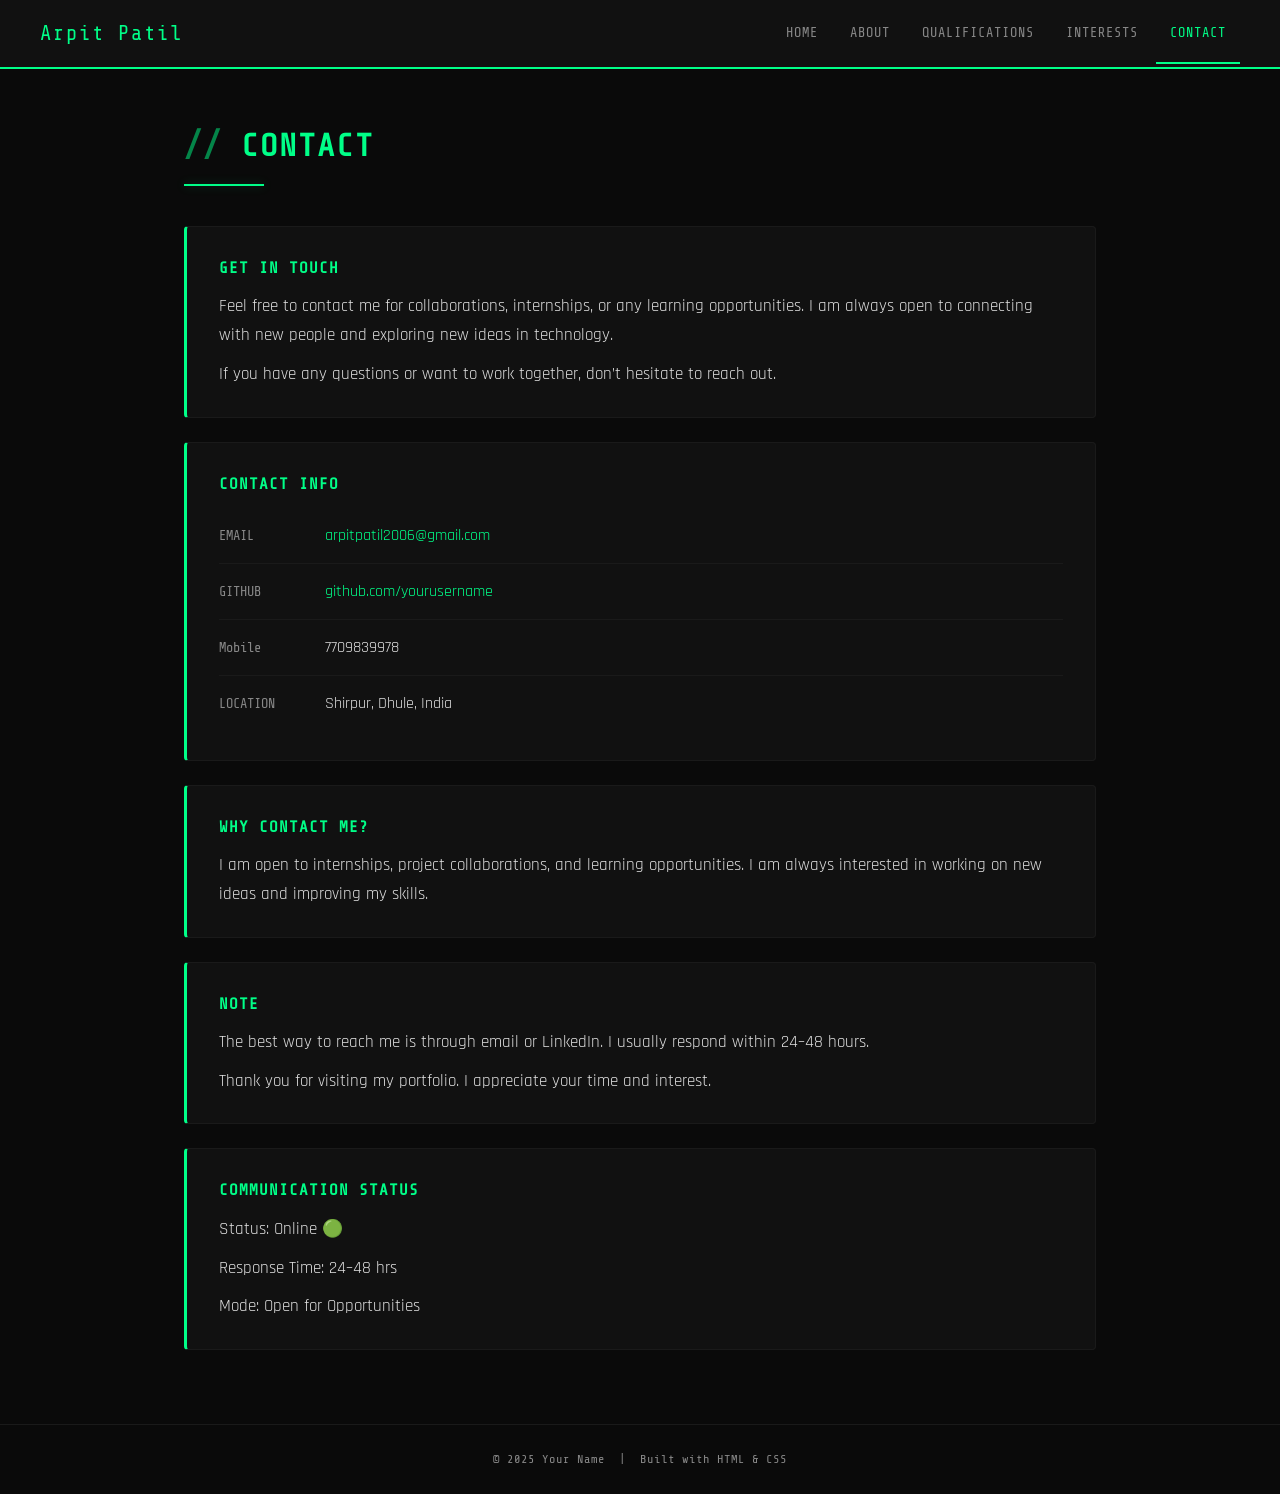
==== contact.html @ d9ea3d29 "Add files via upload" ====
<!DOCTYPE html>
<html lang="en">
<head>
  <!-- =============================================
       contact.html — CONTACT PAGE
       Share your contact details and social links.
       ============================================= -->

  <meta charset="UTF-8" />
  <meta name="viewport" content="width=device-width, initial-scale=1.0" />
  <title>Contact | Arpit Patil</title>
  <link rel="stylesheet" href="style.css" />
</head>
<body>

  <!-- NAVIGATION — class="active" is on CONTACT -->
  <nav>
    <a href="index.html" class="logo">Arpit Patil</a>
    <ul>
      <li><a href="index.html">HOME</a></li>
      <li><a href="about.html">ABOUT</a></li>
      <li><a href="qualifications.html">QUALIFICATIONS</a></li>
      <li><a href="interests.html">INTERESTS</a></li>
      <li><a href="contact.html" class="active">CONTACT</a></li>
    </ul>
  </nav>


  <main class="container">

    <h1 class="page-title">CONTACT</h1>
    <div class="title-line"></div>

    <div class="card">
      <h2>GET IN TOUCH</h2>
      <p>
        Feel free to contact me for collaborations, internships, or any learning opportunities.
        I am always open to connecting with new people and exploring new ideas in technology.
      </p>

      <p>
        If you have any questions or want to work together, don’t hesitate to reach out.
      </p>
    </div>

    <!-- ---- CONTACT DETAILS ---- -->
    <div class="card">
      <h2>CONTACT INFO</h2>

      <ul class="contact-list">

        <!-- Email -->
        <li>
          <span class="c-label">EMAIL</span>
          <span class="c-value">
            <!-- ★ Replace with your email address -->
            <a href="mailto:arpitpatil2006@gmail.com">arpitpatil2006@gmail.com</a>
          </span>
        </li>

        <!-- GitHub -->
        <li>
          <span class="c-label">GITHUB</span>
          <span class="c-value">
            <!-- ★ Replace with your GitHub profile URL -->
            <a href="https://github.com/yourusername" target="_blank">github.com/yourusername</a>
          </span>
        </li>

        <!-- Phone -->
        <li>
          <span class="c-label">Mobile</span>
          <!-- ★ Replace with your city and country -->
          <span class="c-value">7709839978</span>
        </li>


       
       

        <!-- Location (optional) -->
        <li>
          <span class="c-label">LOCATION</span>
          <!-- ★ Replace with your city and country -->
          <span class="c-value">Shirpur, Dhule, India</span>
        </li>

        <!--
          HOW TO ADD MORE CONTACT ITEMS:
          Copy a <li> block above and change c-label and c-value.
        -->

      </ul>
    </div>
    <!-- End Contact Info Card -->
    <div class="card">
      <h2>WHY CONTACT ME?</h2>
      <p>
         I am open to internships, project collaborations, and learning opportunities.
         I am always interested in working on new ideas and improving my skills.
      </p>
    </div>

    <!-- ---- NOTE / MESSAGE ---- -->
    <div class="card">
      <h2>NOTE</h2>
      <!-- ★ Write a short note to visitors -->
      <p>
        The best way to reach me is through email or LinkedIn.
        I usually respond within 24–48 hours.
     </p>

     <p>
        Thank you for visiting my portfolio. I appreciate your time and interest.
     </p>
    </div>

    <div class="card">
      <h2>COMMUNICATION STATUS</h2>
      <p>Status: Online 🟢</p>
      <p>Response Time: 24–48 hrs</p>
      <p>Mode: Open for Opportunities</p>
    </div>
  </main>


  <footer>
    &copy; 2025 Your Name &nbsp;|&nbsp; Built with HTML &amp; CSS
  </footer>

</body>
</html>
---- style.css ----
/* ============================================
   GAMING PORTFOLIO - style.css
   This file controls the look of ALL pages.
   Edit colors, fonts, and sizes here.
   ============================================ */

/* ---------- GOOGLE FONT ---------- */
/* We import a cool monospace font for the gaming look */
@import url('https://fonts.googleapis.com/css2?family=Share+Tech+Mono&family=Rajdhani:wght@400;600;700&display=swap');

/* ---------- CSS VARIABLES (easy to change colors) ---------- */
:root {
  --bg-color: #0a0a0a;          /* Main dark background */
  --panel-color: #111111;       /* Card / section background */
  --border-color: #1a1a1a;      /* Subtle border lines */
  --neon: #00ff88;              /* ★ Main neon green accent color */
  --neon-dim: #00cc6a;          /* Slightly darker neon for hover */
  --neon-glow: rgba(0,255,136,0.25); /* Glow effect color */
  --text-main: #e0e0e0;         /* Main body text color */
  --text-muted: #888888;        /* Less important text */
  --font-mono: 'Share Tech Mono', monospace;   /* Gaming / terminal font */
  --font-body: 'Rajdhani', sans-serif;          /* Clean body font */
}

/* ---------- RESET & BASE ---------- */
/* Remove default browser spacing */
* {
  margin: 0;
  padding: 0;
  box-sizing: border-box;
}

/* Set background and font for every page */
body {
  background-color: var(--bg-color);
  color: var(--text-main);
  font-family: var(--font-body);
  font-size: 17px;
  line-height: 1.7;
  min-height: 100vh;
}

/* ---------- NAVIGATION BAR ---------- */
/* The top bar that appears on every page */
nav {
  background-color: var(--panel-color);
  border-bottom: 2px solid var(--neon);
  padding: 0 40px;
  display: flex;
  align-items: center;
  justify-content: space-between;
  flex-wrap: wrap;        /* Wraps on small screens */
  gap: 10px;
  position: sticky;       /* Stays at top when you scroll */
  top: 0;
  z-index: 100;
}

/* Your name / logo on the left of the nav */
nav .logo {
  font-family: var(--font-mono);
  color: var(--neon);
  font-size: 1.3rem;
  padding: 16px 0;
  letter-spacing: 2px;
  text-decoration: none;
}

/* The group of nav links on the right */
nav ul {
  list-style: none;       /* Remove bullet points */
  display: flex;
  flex-wrap: wrap;
  gap: 4px;
}

/* Each nav link item */
nav ul li a {
  display: block;
  color: var(--text-muted);
  text-decoration: none;
  font-family: var(--font-mono);
  font-size: 0.85rem;
  letter-spacing: 1px;
  padding: 18px 14px;
  border-bottom: 2px solid transparent;  /* Hidden underline, shows on hover */
  transition: color 0.2s, border-color 0.2s;
}

/* Nav link on hover */
nav ul li a:hover {
  color: var(--neon);
  border-bottom-color: var(--neon);
}

/* Add class="active" to the link of the current page */
nav ul li a.active {
  color: var(--neon);
  border-bottom-color: var(--neon);
}

/* ---------- PAGE WRAPPER ---------- */
/* Centers content and limits max width */
.container {
  max-width: 960px;
  margin: 0 auto;
  padding: 50px 24px;
}

/* ---------- PAGE TITLES ---------- */
/* The big heading at the top of each page */
.page-title {
  font-family: var(--font-mono);
  font-size: 2rem;
  color: var(--neon);
  margin-bottom: 10px;
  letter-spacing: 2px;
}

/* The // prefix decoration before section headings */
.page-title::before {
  content: '// ';
  opacity: 0.5;
}

/* Thin line below the page title */
.title-line {
  width: 80px;
  height: 2px;
  background: var(--neon);
  margin-bottom: 40px;
  box-shadow: 0 0 10px var(--neon-glow);
}

/* ---------- CARDS / PANELS ---------- */
/* Reusable dark box for content sections */
.card {
  background-color: var(--panel-color);
  border: 1px solid var(--border-color);
  border-left: 3px solid var(--neon);
  border-radius: 4px;
  padding: 28px 32px;
  margin-bottom: 24px;
}

/* Heading inside a card */
.card h2 {
  font-family: var(--font-mono);
  color: var(--neon);
  font-size: 1rem;
  letter-spacing: 1px;
  margin-bottom: 10px;
}

/* Text inside a card */
.card p {
  color: var(--text-main);
  margin-bottom: 10px;
}

.card p:last-child {
  margin-bottom: 0;
}

/* ---------- HOME PAGE (index.html) ---------- */

/* The hero section with name + photo */
.hero {
  display: flex;
  align-items: center;
  gap: 48px;
  padding: 60px 0 40px;
  flex-wrap: wrap;  /* Stacks on small screens */
}

/* Text side of the hero */
.hero-text {
  flex: 1;
  min-width: 220px;
}

/* Small greeting text above the name */
.hero-text .greeting {
  font-family: var(--font-mono);
  color: var(--text-muted);
  font-size: 0.9rem;
  letter-spacing: 2px;
  margin-bottom: 10px;
}

/* Your name in large neon text */
.hero-text h1 {
  font-family: var(--font-mono);
  font-size: 2.8rem;
  color: var(--neon);
  line-height: 1.1;
  text-shadow: 0 0 30px var(--neon-glow);
  margin-bottom: 16px;
  word-break: break-word;
}

/* Your job title / tagline */
.hero-text .tagline {
  color: var(--text-muted);
  font-size: 1.1rem;
  margin-bottom: 20px;
  letter-spacing: 1px;
}

/* Short intro paragraph */
.hero-text .intro {
  color: var(--text-main);
  font-size: 1.05rem;
  max-width: 480px;
}

/* Photo side of the hero */
.hero-photo {
  flex-shrink: 0;
}

/* Your profile photo */
.hero-photo img {
  width: 200px;
  height: 200px;
  object-fit: cover;         /* Crops the photo to fit the square */
  border-radius: 4px;
  border: 2px solid var(--neon);
  box-shadow: 0 0 30px var(--neon-glow);
  display: block;
}

/* Placeholder box shown when no photo is added */
.photo-placeholder {
  width: 200px;
  height: 200px;
  background: var(--panel-color);
  border: 2px dashed var(--neon);
  border-radius: 4px;
  display: flex;
  align-items: center;
  justify-content: center;
  color: var(--text-muted);
  font-family: var(--font-mono);
  font-size: 0.75rem;
  text-align: center;
  padding: 10px;
}

/* ---------- IMAGE GALLERY ---------- */
/* Used on any page where you show multiple images */

/* Gallery title label */
.gallery-title {
  font-family: var(--font-mono);
  color: var(--neon);
  font-size: 1rem;
  letter-spacing: 1px;
  margin: 40px 0 16px;
}

/* The gallery grid container */
.gallery {
  display: flex;
  flex-wrap: wrap;    /* Images wrap to next row */
  gap: 16px;
  margin-bottom: 40px;
}

/* Each image in the gallery */
.gallery-item {
  width: 200px;       /* ← Change this to make images bigger or smaller */
  height: 160px;
  overflow: hidden;   /* Hides parts of the image outside the box */
  border-radius: 4px;
  border: 1px solid var(--border-color);
  background: var(--panel-color);
}

/* The <img> inside each gallery item */
.gallery-item img {
  width: 100%;
  height: 100%;
  object-fit: cover;
  display: block;
  transition: transform 0.3s ease;   /* Smooth zoom animation */
}

/* Zoom effect when you hover over a gallery image */
.gallery-item img:hover {
  transform: scale(1.08);   /* ← Change the number to zoom more or less */
}

/* Placeholder for gallery when image is not added */
.gallery-item .img-placeholder {
  width: 100%;
  height: 100%;
  display: flex;
  align-items: center;
  justify-content: center;
  color: var(--text-muted);
  font-family: var(--font-mono);
  font-size: 0.7rem;
  text-align: center;
  padding: 8px;
}

/* ---------- QUALIFICATIONS LIST ---------- */
/* Used on qualifications.html */

.qual-item {
  background-color: var(--panel-color);
  border: 1px solid var(--border-color);
  border-left: 3px solid var(--neon);
  border-radius: 4px;
  padding: 20px 28px;
  margin-bottom: 16px;
  display: flex;
  justify-content: space-between;
  align-items: flex-start;
  flex-wrap: wrap;
  gap: 10px;
}

/* Degree / qualification title */
.qual-item .qual-name {
  font-family: var(--font-mono);
  color: var(--neon);
  font-size: 1rem;
  margin-bottom: 4px;
}

/* School name */
.qual-item .qual-school {
  color: var(--text-main);
  font-size: 0.95rem;
}

/* Year badge on the right */
.qual-item .qual-year {
  font-family: var(--font-mono);
  color: var(--text-muted);
  font-size: 0.85rem;
  white-space: nowrap;
}

/* ---------- CERTIFICATIONS LIST ---------- */
/* Similar to qualifications but for certs */

.cert-item {
  background-color: var(--panel-color);
  border: 1px solid var(--border-color);
  border-left: 3px solid var(--neon);
  border-radius: 4px;
  padding: 20px 28px;
  margin-bottom: 16px;
}

.cert-item .cert-name {
  font-family: var(--font-mono);
  color: var(--neon);
  font-size: 1rem;
  margin-bottom: 4px;
}

.cert-item .cert-issuer {
  color: var(--text-main);
  font-size: 0.95rem;
  margin-bottom: 4px;
}

.cert-item .cert-date {
  color: var(--text-muted);
  font-size: 0.85rem;
  font-family: var(--font-mono);
}

/* ---------- INTERESTS / SKILLS TAGS ---------- */
/* Used on interests.html */

.tags {
  display: flex;
  flex-wrap: wrap;
  gap: 12px;
  margin-top: 10px;
  margin-bottom: 20px;
}

/* Each interest tag / badge */
.tag {
  background: transparent;
  border: 1px solid var(--neon);
  color: var(--neon);
  font-family: var(--font-mono);
  font-size: 0.8rem;
  padding: 6px 16px;
  border-radius: 2px;
  letter-spacing: 1px;
}

/* ---------- CONTACT PAGE ---------- */
/* Contact links and info */

.contact-list {
  list-style: none;
  margin-top: 10px;
}

.contact-list li {
  display: flex;
  align-items: center;
  gap: 16px;
  padding: 14px 0;
  border-bottom: 1px solid var(--border-color);
}

.contact-list li:last-child {
  border-bottom: none;
}

/* Label like "Email", "GitHub" */
.contact-list .c-label {
  font-family: var(--font-mono);
  color: var(--text-muted);
  font-size: 0.85rem;
  width: 90px;
  flex-shrink: 0;
}

/* The actual link or text */
.contact-list .c-value {
  color: var(--text-main);
  font-size: 1rem;
}

.contact-list .c-value a {
  color: var(--neon);
  text-decoration: none;
}

.contact-list .c-value a:hover {
  text-decoration: underline;
}

/* ---------- FOOTER ---------- */
footer {
  text-align: center;
  padding: 24px;
  color: var(--text-muted);
  font-family: var(--font-mono);
  font-size: 0.75rem;
  border-top: 1px solid var(--border-color);
  letter-spacing: 1px;
}

/* ---------- RESPONSIVE (small screens) ---------- */
/* On screens narrower than 600px, adjust layout */
@media (max-width: 600px) {
  nav {
    padding: 0 16px;
  }

  .hero {
    flex-direction: column;  /* Stack photo above text */
    gap: 28px;
    padding-top: 40px;
  }

  .hero-text h1 {
    font-size: 2rem;
  }

  .gallery-item {
    width: calc(50% - 8px);  /* 2 columns on mobile */
  }

  .qual-item {
    flex-direction: column;
  }
}
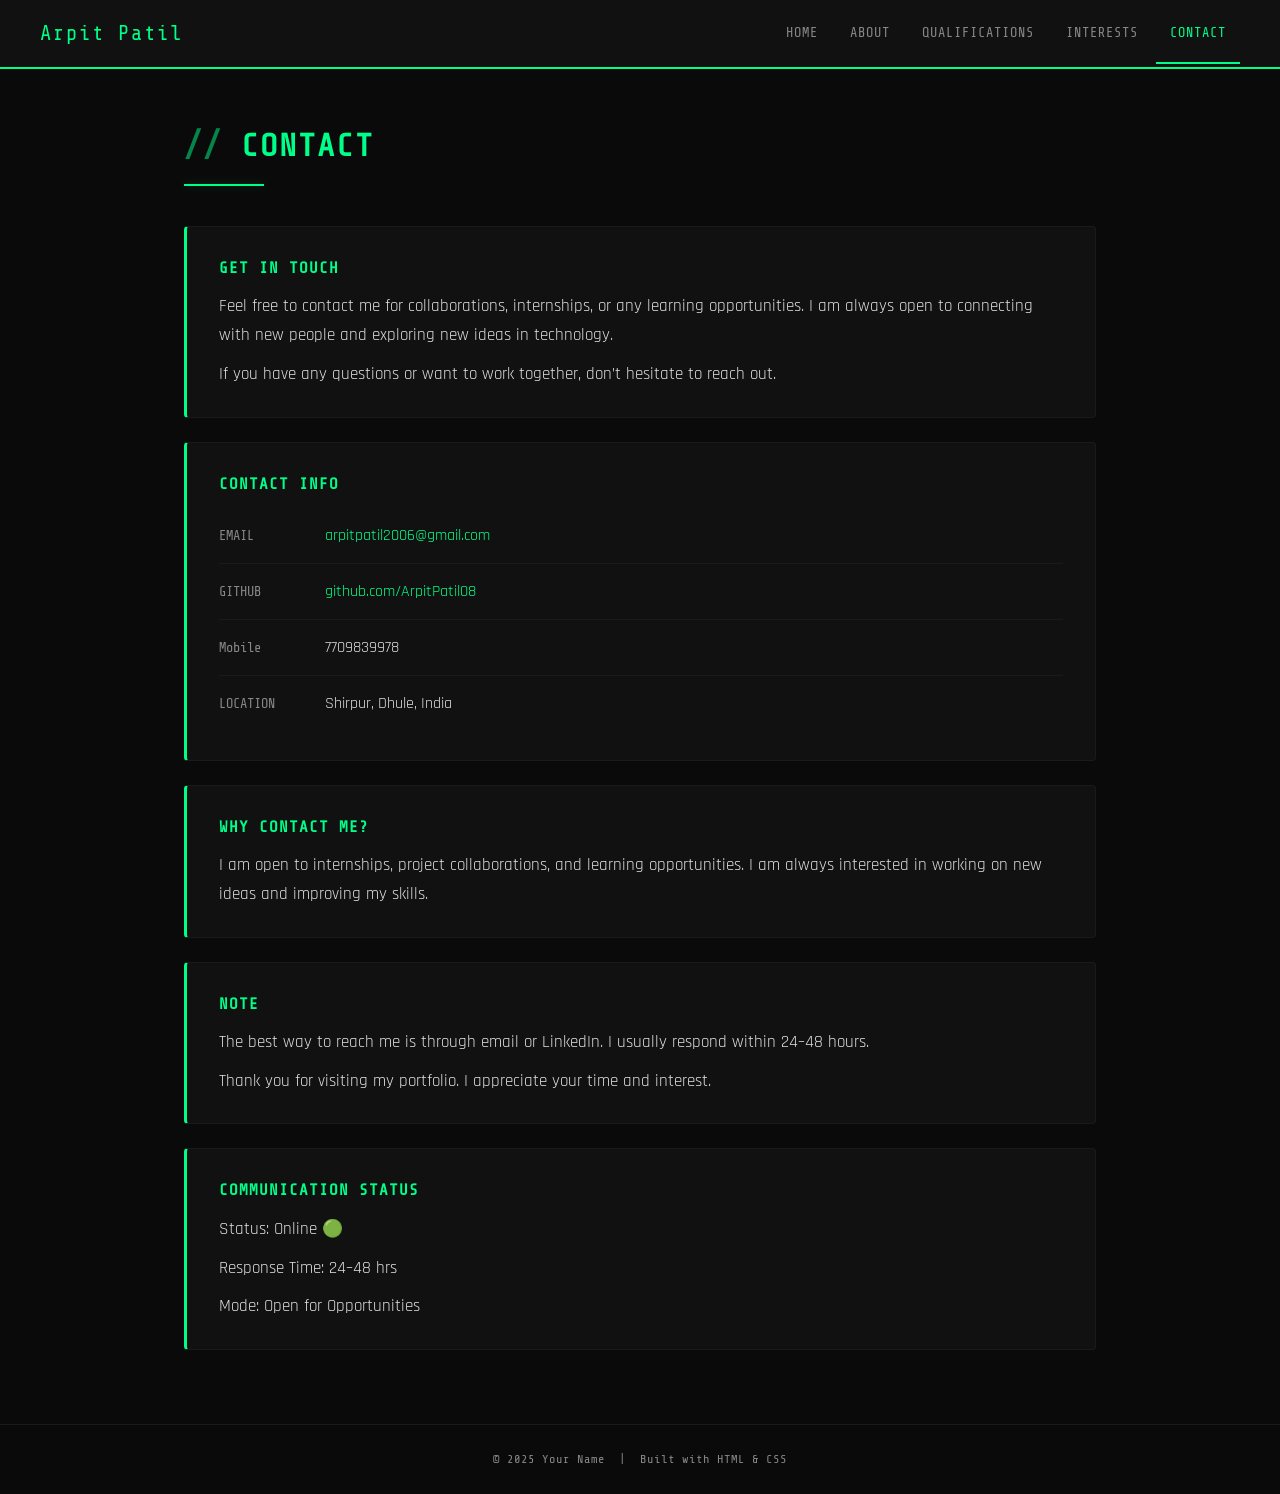
==== commit 8d1c5285: "Update contact.html" ====
--- a/contact.html
+++ b/contact.html
@@ -63,7 +63,7 @@
           <span class="c-label">GITHUB</span>
           <span class="c-value">
             <!-- ★ Replace with your GitHub profile URL -->
-            <a href="https://github.com/yourusername" target="_blank">github.com/yourusername</a>
+            <a href="https://github.com/ArpitPatil08" target="_blank">github.com/ArpitPatil08</a>
           </span>
         </li>
 
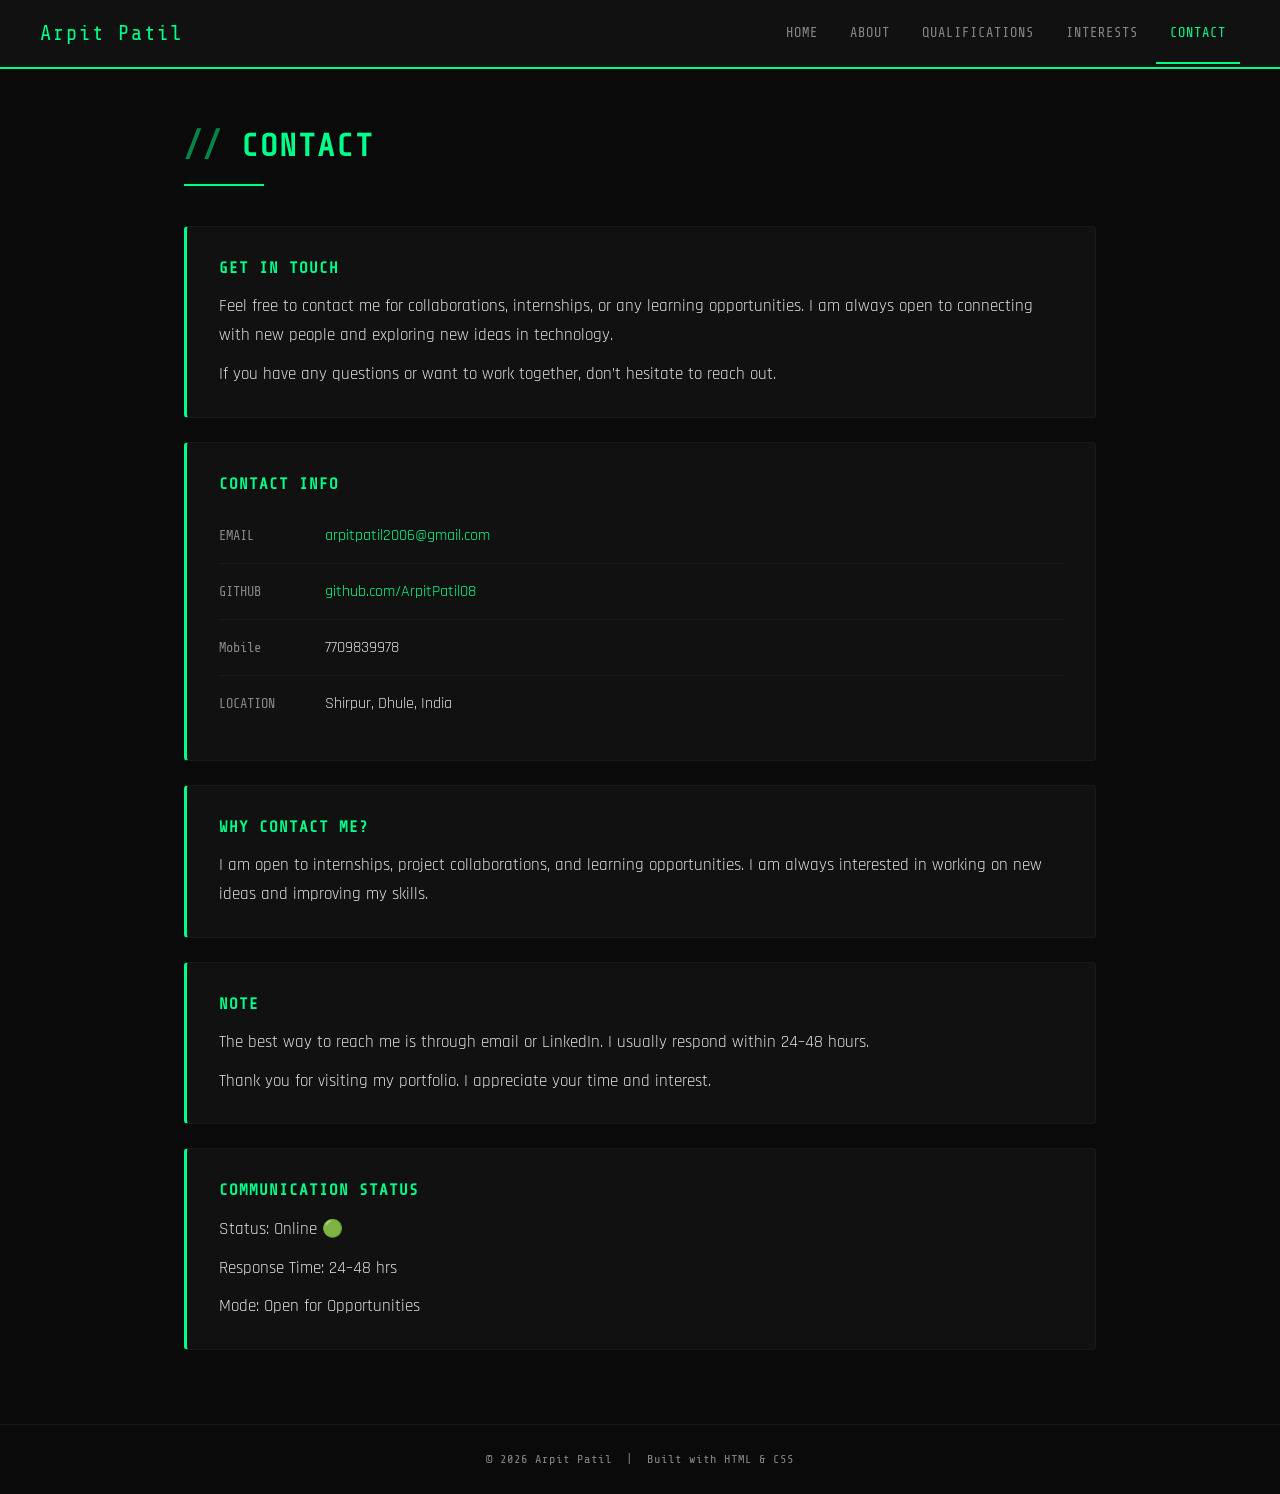
==== commit 58955071: "Update contact.html" ====
--- a/contact.html
+++ b/contact.html
@@ -125,7 +125,7 @@
 
 
   <footer>
-    &copy; 2025 Your Name &nbsp;|&nbsp; Built with HTML &amp; CSS
+    &copy; 2026 Arpit Patil &nbsp;|&nbsp; Built with HTML &amp; CSS
   </footer>
 
 </body>
